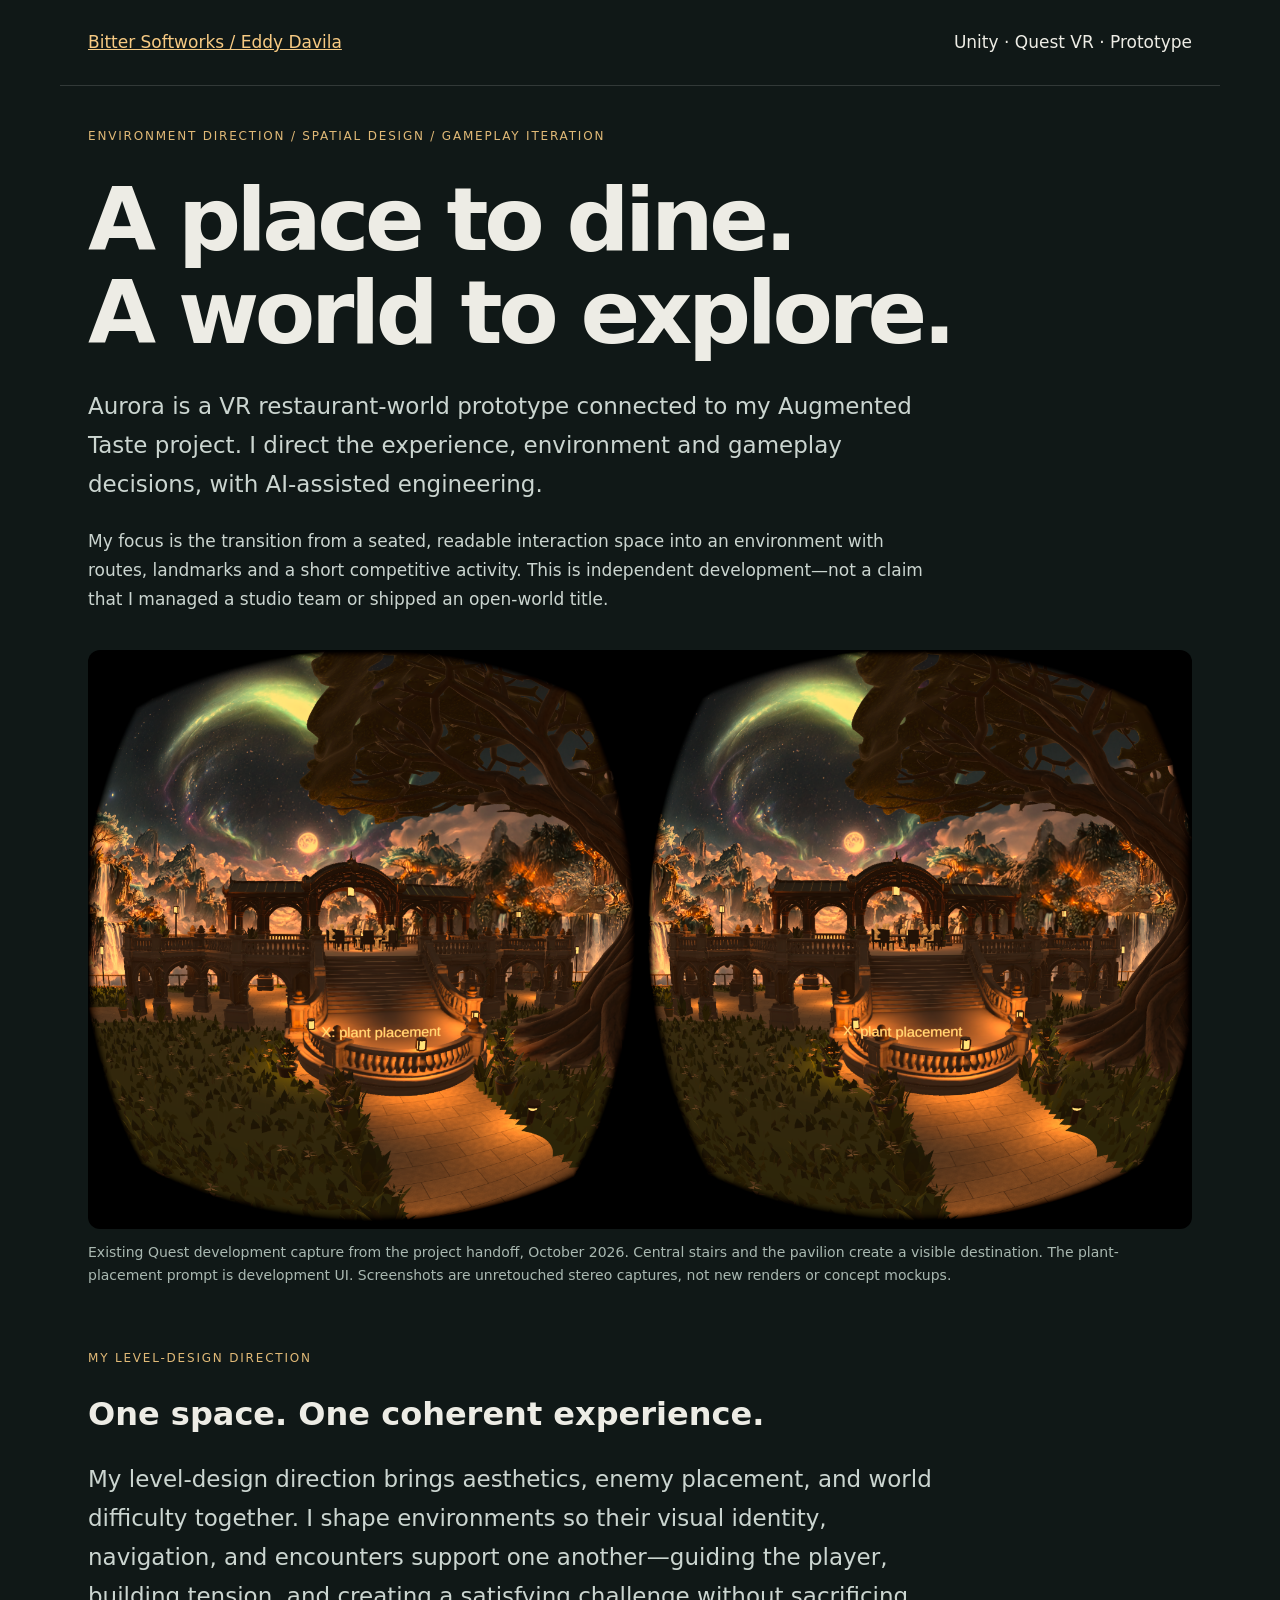
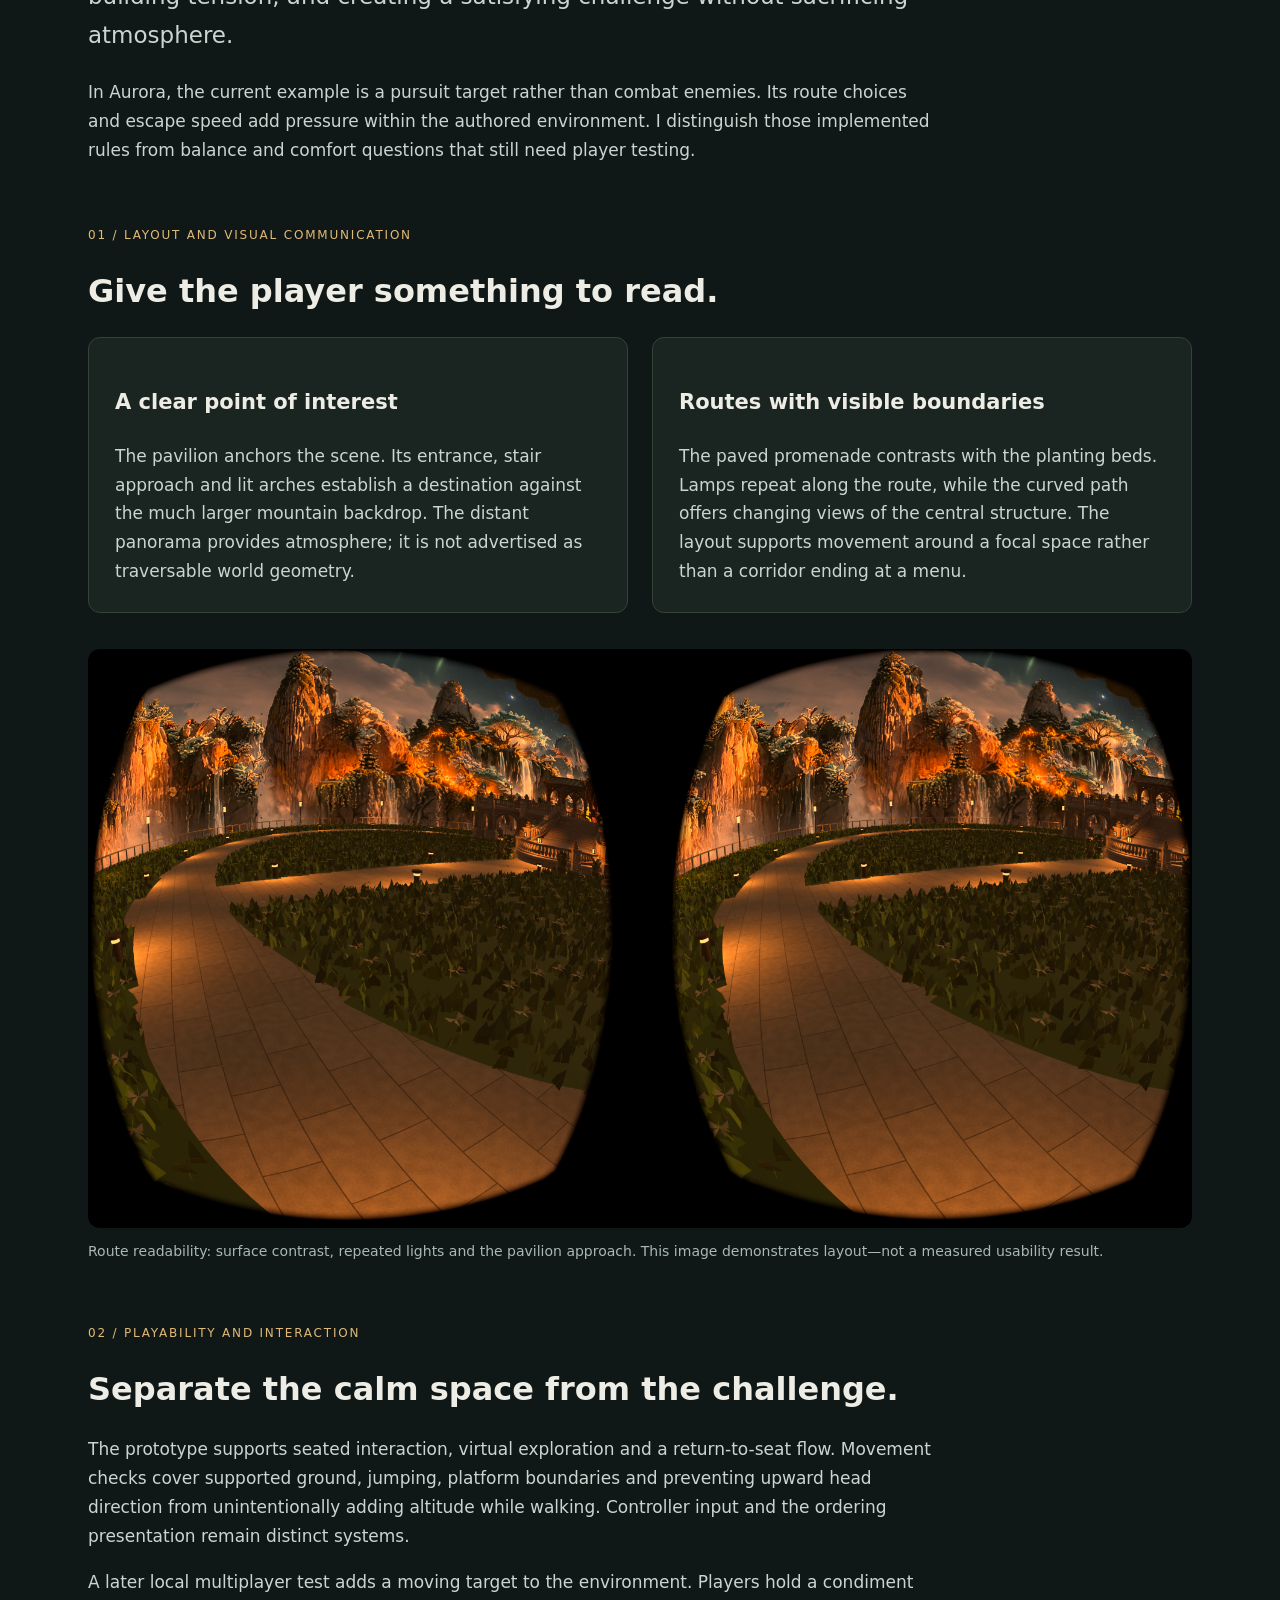
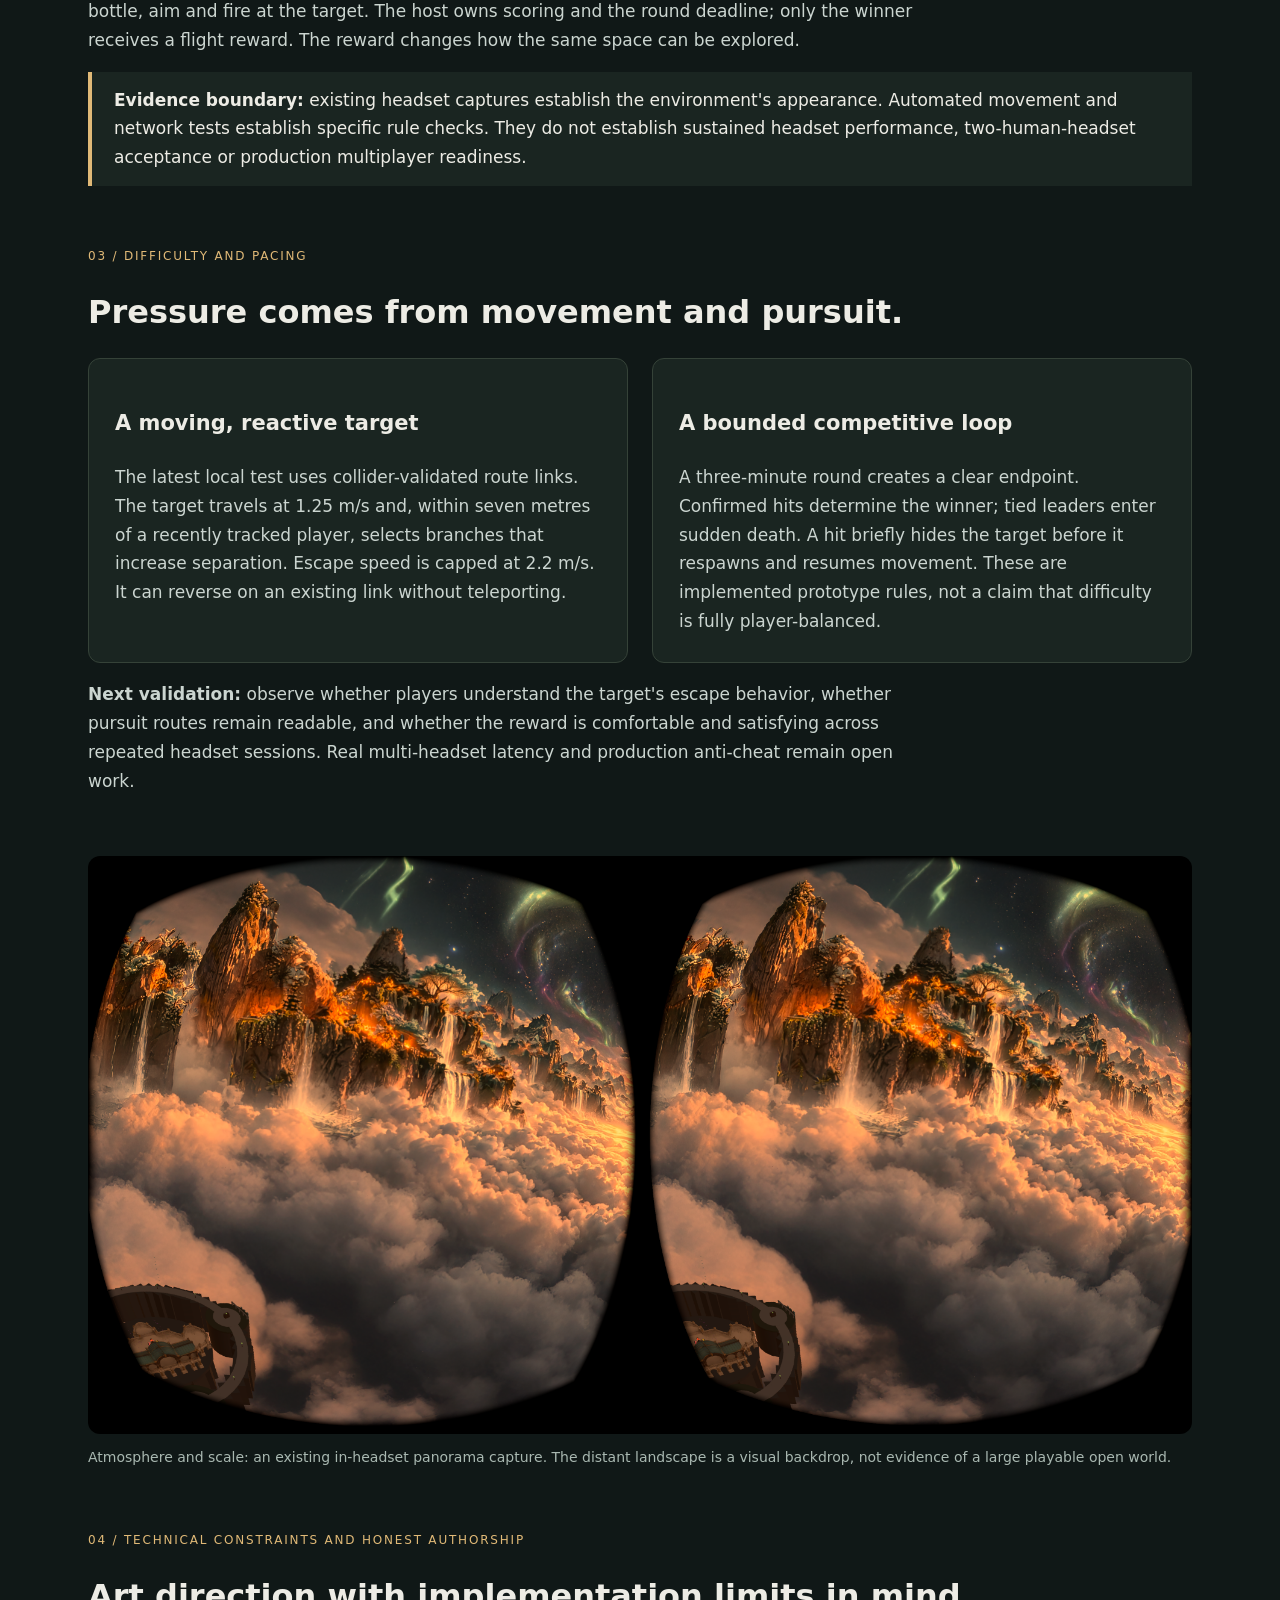
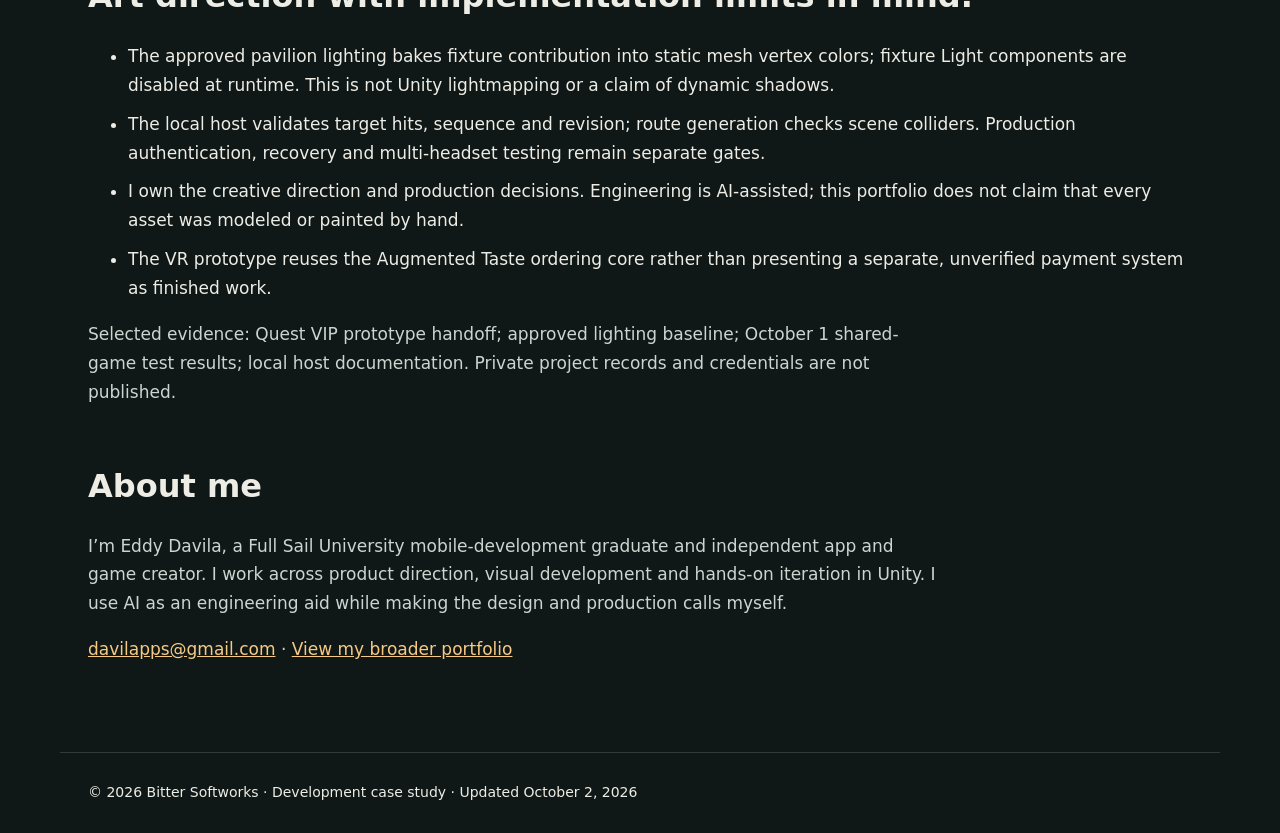
==== aurora-vr/index.html @ 2fa3ee65 "Publish Aurora VR environment and gameplay case study" ====
<!doctype html><html lang="en"><head><meta charset="utf-8"><meta name="viewport" content="width=device-width,initial-scale=1"><title>Aurora VR — Environment & Gameplay Design | Eddy Davila</title><meta name="description" content="Eddy Davila's Unity VR environment and gameplay prototype: spatial layout, visual guidance, traversal and a pursuit encounter. Actual Quest development captures."><style>*{box-sizing:border-box}body{margin:0;background:#101817;color:#edece5;font:17px/1.7 system-ui,sans-serif}a{color:#f7ca83}header,main,footer{max-width:1160px;margin:auto;padding:28px}header{display:flex;justify-content:space-between;gap:20px;border-bottom:1px solid #ffffff24}.eyebrow{color:#e0b977;text-transform:uppercase;letter-spacing:.15em;font-size:12px}h1{font-size:clamp(44px,7vw,88px);line-height:1.05;letter-spacing:-.05em;margin:28px 0}h2{font-size:32px;line-height:1.2}h3{font-size:21px}p{max-width:850px;color:#cbd5d0}.intro{font-size:23px}figure{margin:36px 0}img{display:block;width:100%;height:auto;border-radius:12px;background:#000}figcaption{font-size:14px;color:#a9b8b1;margin-top:12px}.grid{display:grid;grid-template-columns:repeat(2,1fr);gap:24px}.card{padding:26px;background:#1a2521;border:1px solid #354238;border-radius:12px}.card p{margin-bottom:0}.status{border-left:4px solid #e0b977;padding:14px 22px;background:#1a2521}section{margin:60px 0}li{margin:10px 0}footer{border-top:1px solid #ffffff24;font-size:14px}@media(max-width:700px){.grid{grid-template-columns:1fr}header,main,footer{padding:20px}.intro{font-size:20px}}@media(prefers-reduced-motion:reduce){*{scroll-behavior:auto}}</style></head><body><header><a href="../">Bitter Softworks / Eddy Davila</a><span>Unity · Quest VR · Prototype</span></header><main><p class="eyebrow">Environment direction / spatial design / gameplay iteration</p><h1>A place to dine.<br>A world to explore.</h1><p class="intro">Aurora is a VR restaurant-world prototype connected to my Augmented Taste project. I direct the experience, environment and gameplay decisions, with AI-assisted engineering.</p><p>My focus is the transition from a seated, readable interaction space into an environment with routes, landmarks and a short competitive activity. This is independent development—not a claim that I managed a studio team or shipped an open-world title.</p><figure><a href="pavilion.png"><img src="pavilion.png" width="3664" height="1920" alt="Actual stereoscopic Quest capture: illuminated central stairs lead to an arched pavilion, framed by a large tree and garden."></a><figcaption>Existing Quest development capture from the project handoff, October 2026. Central stairs and the pavilion create a visible destination. The plant-placement prompt is development UI. Screenshots are unretouched stereo captures, not new renders or concept mockups.</figcaption></figure><section><p class="eyebrow">01 / Layout and visual communication</p><h2>Give the player something to read.</h2><div class="grid"><article class="card"><h3>A clear point of interest</h3><p>The pavilion anchors the scene. Its entrance, stair approach and lit arches establish a destination against the much larger mountain backdrop. The distant panorama provides atmosphere; it is not advertised as traversable world geometry.</p></article><article class="card"><h3>Routes with visible boundaries</h3><p>The paved promenade contrasts with the planting beds. Lamps repeat along the route, while the curved path offers changing views of the central structure. The layout supports movement around a focal space rather than a corridor ending at a menu.</p></article></div><figure><a href="routes.png"><img src="routes.png" width="3664" height="1920" loading="lazy" alt="Quest capture showing curved stone paths, planting beds, lamps and a pavilion approach."></a><figcaption>Route readability: surface contrast, repeated lights and the pavilion approach. This image demonstrates layout—not a measured usability result.</figcaption></figure></section><section><p class="eyebrow">02 / Playability and interaction</p><h2>Separate the calm space from the challenge.</h2><p>The prototype supports seated interaction, virtual exploration and a return-to-seat flow. Movement checks cover supported ground, jumping, platform boundaries and preventing upward head direction from unintentionally adding altitude while walking. Controller input and the ordering presentation remain distinct systems.</p><p>A later local multiplayer test adds a moving target to the environment. Players hold a condiment bottle, aim and fire at the target. The host owns scoring and the round deadline; only the winner receives a flight reward. The reward changes how the same space can be explored.</p><div class="status"><strong>Evidence boundary:</strong> existing headset captures establish the environment's appearance. Automated movement and network tests establish specific rule checks. They do not establish sustained headset performance, two-human-headset acceptance or production multiplayer readiness.</div></section><section><p class="eyebrow">03 / Difficulty and pacing</p><h2>Pressure comes from movement and pursuit.</h2><div class="grid"><article class="card"><h3>A moving, reactive target</h3><p>The latest local test uses collider-validated route links. The target travels at 1.25 m/s and, within seven metres of a recently tracked player, selects branches that increase separation. Escape speed is capped at 2.2 m/s. It can reverse on an existing link without teleporting.</p></article><article class="card"><h3>A bounded competitive loop</h3><p>A three-minute round creates a clear endpoint. Confirmed hits determine the winner; tied leaders enter sudden death. A hit briefly hides the target before it respawns and resumes movement. These are implemented prototype rules, not a claim that difficulty is fully player-balanced.</p></article></div><p><strong>Next validation:</strong> observe whether players understand the target's escape behavior, whether pursuit routes remain readable, and whether the reward is comfortable and satisfying across repeated headset sessions. Real multi-headset latency and production anti-cheat remain open work.</p></section><figure><a href="world.png"><img src="world.png" width="3664" height="1920" loading="lazy" alt="Stereoscopic Quest development capture of the atmospheric mountain panorama with a small portion of the pavilion platform visible below."></a><figcaption>Atmosphere and scale: an existing in-headset panorama capture. The distant landscape is a visual backdrop, not evidence of a large playable open world.</figcaption></figure><section><p class="eyebrow">04 / Technical constraints and honest authorship</p><h2>Art direction with implementation limits in mind.</h2><ul><li>The approved pavilion lighting bakes fixture contribution into static mesh vertex colors; fixture Light components are disabled at runtime. This is not Unity lightmapping or a claim of dynamic shadows.</li><li>The local host validates target hits, sequence and revision; route generation checks scene colliders. Production authentication, recovery and multi-headset testing remain separate gates.</li><li>I own the creative direction and production decisions. Engineering is AI-assisted; this portfolio does not claim that every asset was modeled or painted by hand.</li><li>The VR prototype reuses the Augmented Taste ordering core rather than presenting a separate, unverified payment system as finished work.</li></ul><p>Selected evidence: Quest VIP prototype handoff; approved lighting baseline; October 1 shared-game test results; local host documentation. Private project records and credentials are not published.</p></section><section><h2>About me</h2><p>I’m Eddy Davila, a Full Sail University mobile-development graduate and independent app and game creator. I work across product direction, visual development and hands-on iteration in Unity. I use AI as an engineering aid while making the design and production calls myself.</p><p><a href="mailto:davilapps@gmail.com">davilapps@gmail.com</a> · <a href="../">View my broader portfolio</a></p></section></main><footer>© 2026 Bitter Softworks · Development case study · Updated October 2, 2026</footer><script src="design-direction.js"></script></body></html>
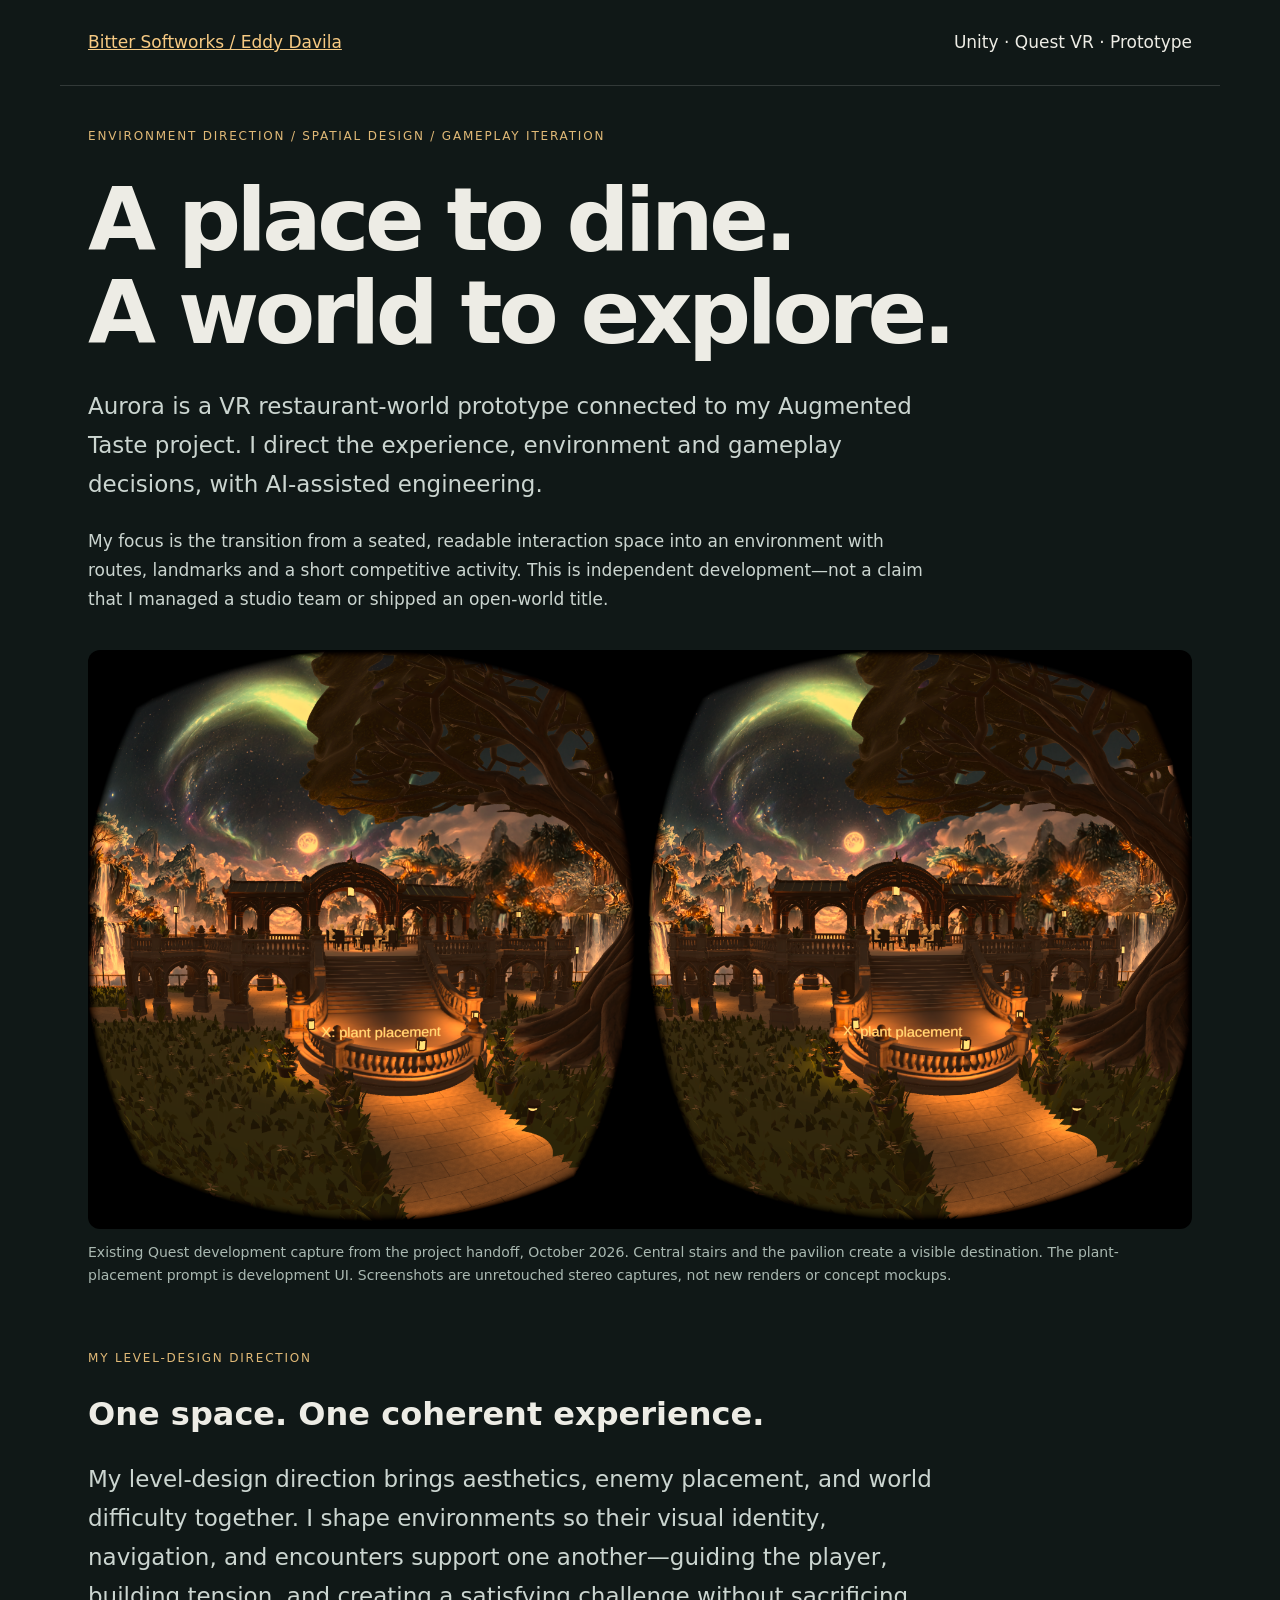
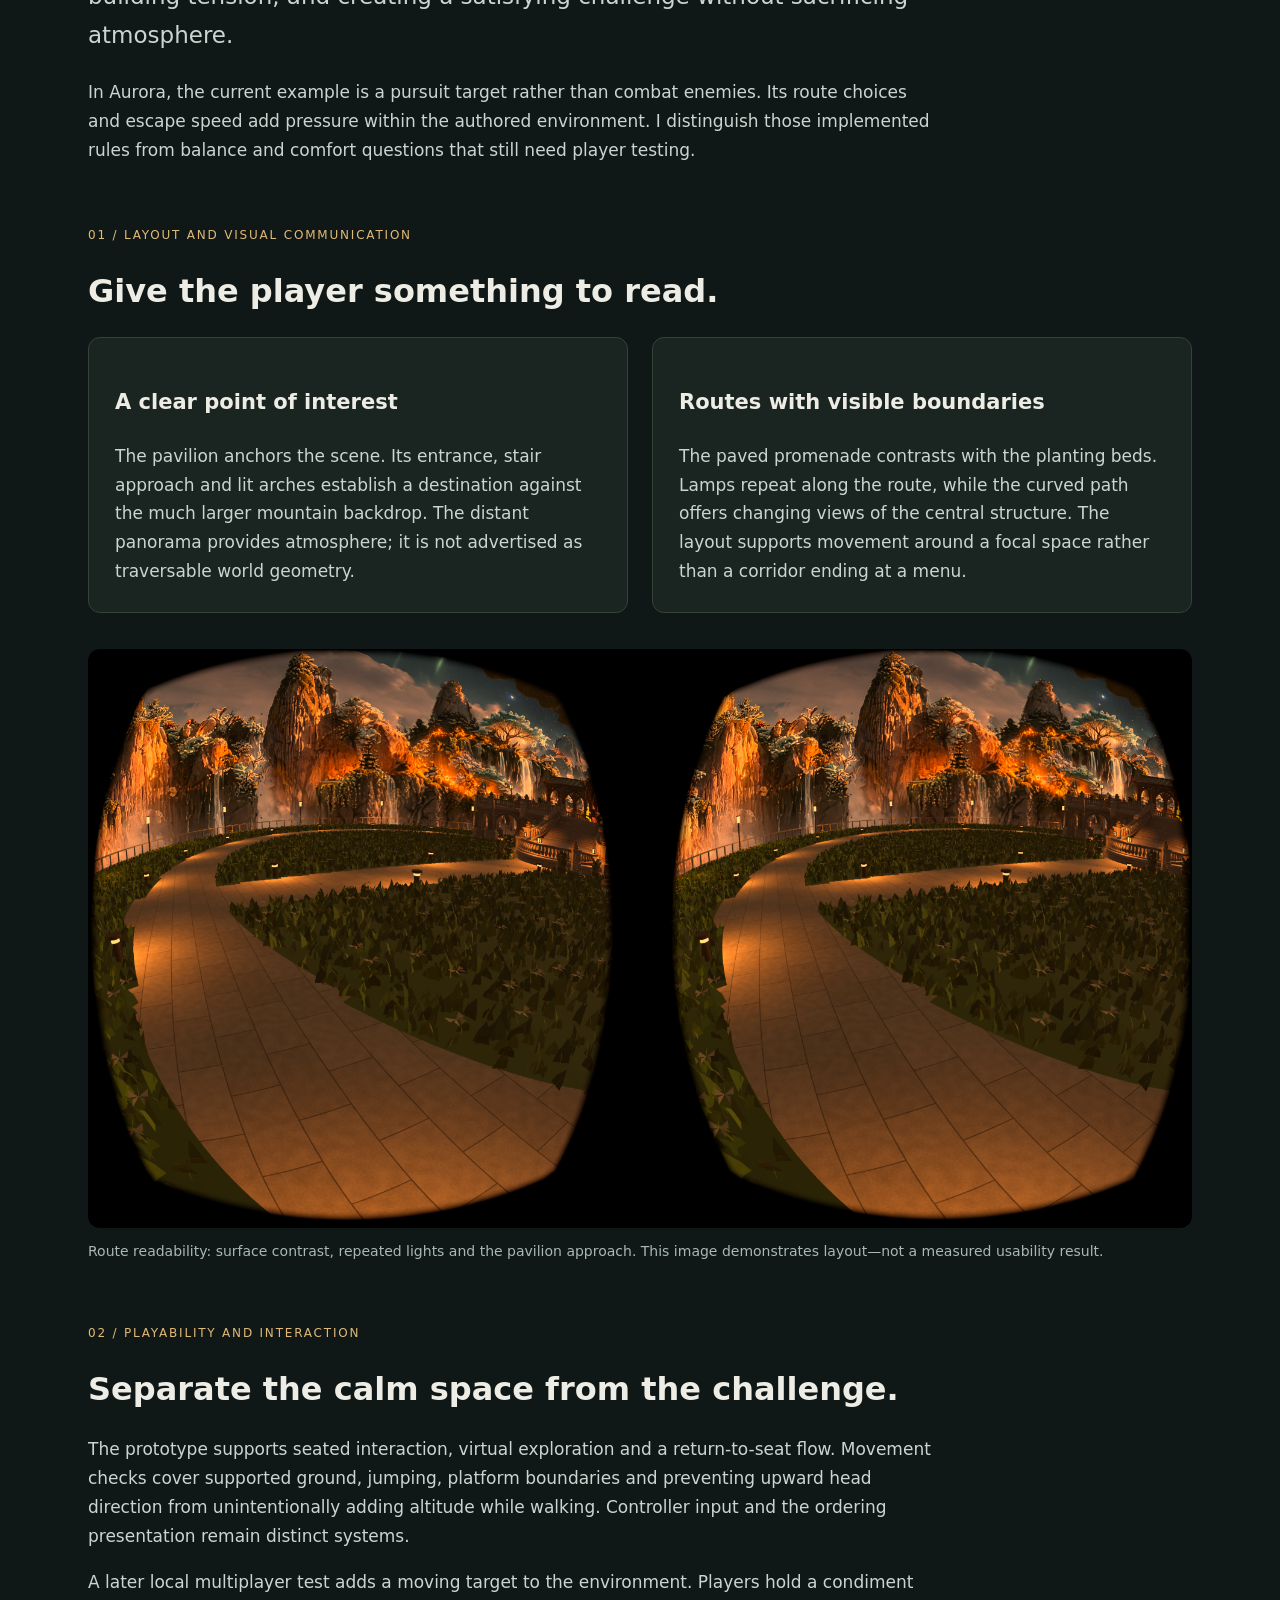
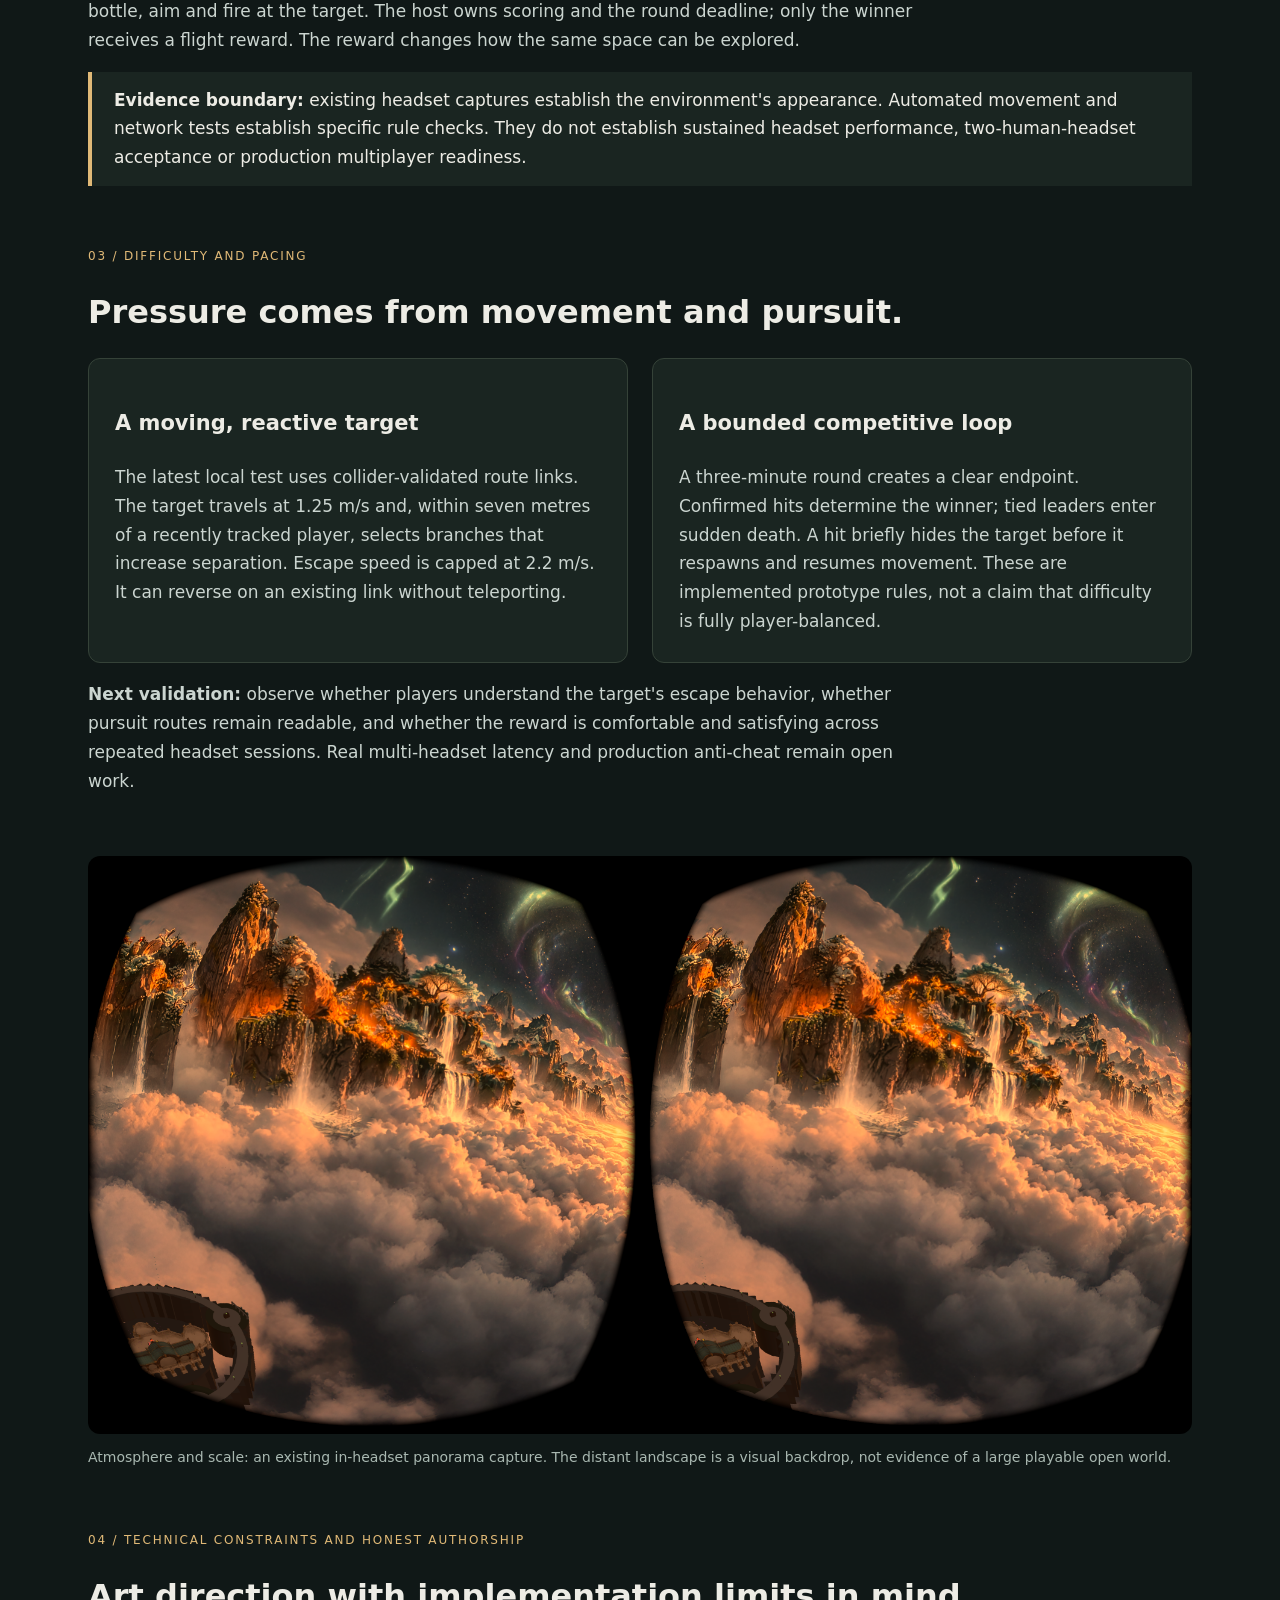
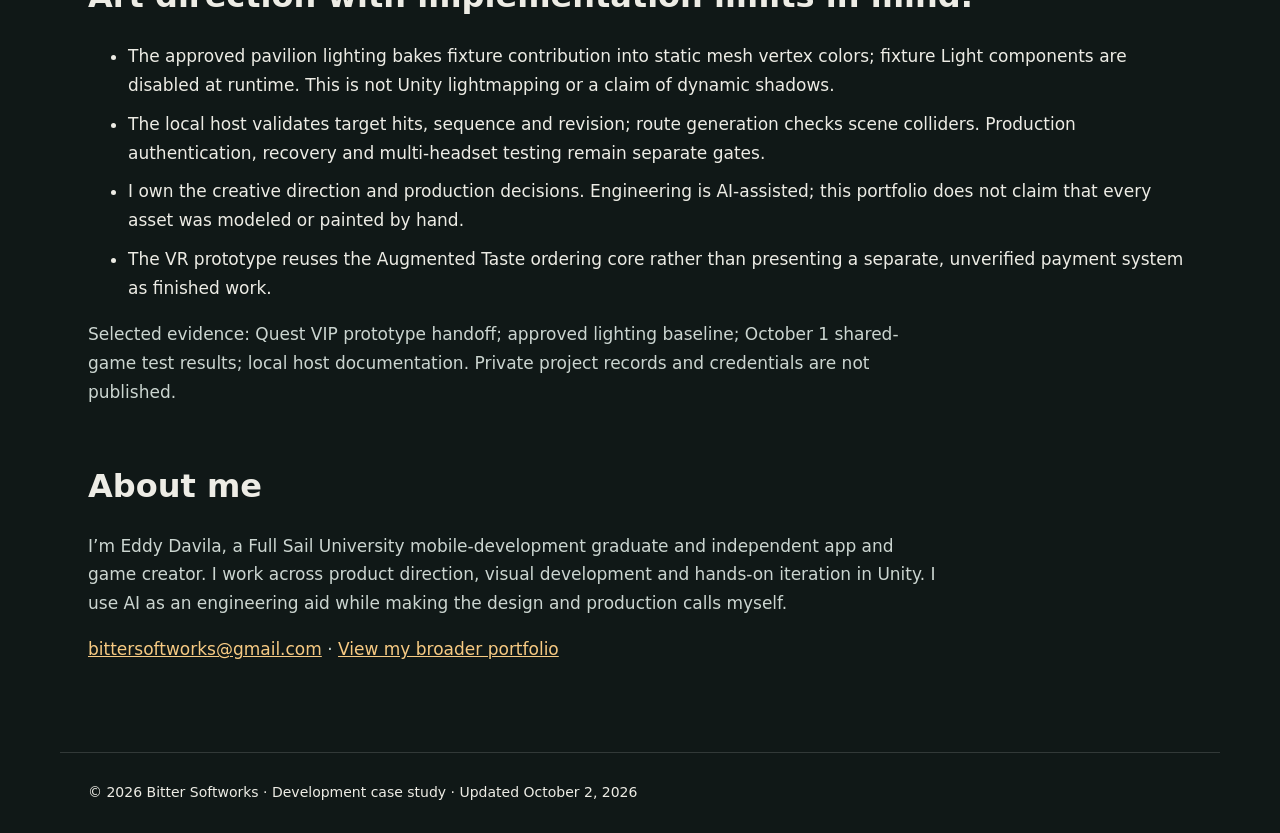
==== commit 445b4a5e: "Route customer-facing website email to Bitter Softworks" ====
--- a/aurora-vr/index.html
+++ b/aurora-vr/index.html
@@ -1 +1 @@
-<!doctype html><html lang="en"><head><meta charset="utf-8"><meta name="viewport" content="width=device-width,initial-scale=1"><title>Aurora VR — Environment & Gameplay Design | Eddy Davila</title><meta name="description" content="Eddy Davila's Unity VR environment and gameplay prototype: spatial layout, visual guidance, traversal and a pursuit encounter. Actual Quest development captures."><style>*{box-sizing:border-box}body{margin:0;background:#101817;color:#edece5;font:17px/1.7 system-ui,sans-serif}a{color:#f7ca83}header,main,footer{max-width:1160px;margin:auto;padding:28px}header{display:flex;justify-content:space-between;gap:20px;border-bottom:1px solid #ffffff24}.eyebrow{color:#e0b977;text-transform:uppercase;letter-spacing:.15em;font-size:12px}h1{font-size:clamp(44px,7vw,88px);line-height:1.05;letter-spacing:-.05em;margin:28px 0}h2{font-size:32px;line-height:1.2}h3{font-size:21px}p{max-width:850px;color:#cbd5d0}.intro{font-size:23px}figure{margin:36px 0}img{display:block;width:100%;height:auto;border-radius:12px;background:#000}figcaption{font-size:14px;color:#a9b8b1;margin-top:12px}.grid{display:grid;grid-template-columns:repeat(2,1fr);gap:24px}.card{padding:26px;background:#1a2521;border:1px solid #354238;border-radius:12px}.card p{margin-bottom:0}.status{border-left:4px solid #e0b977;padding:14px 22px;background:#1a2521}section{margin:60px 0}li{margin:10px 0}footer{border-top:1px solid #ffffff24;font-size:14px}@media(max-width:700px){.grid{grid-template-columns:1fr}header,main,footer{padding:20px}.intro{font-size:20px}}@media(prefers-reduced-motion:reduce){*{scroll-behavior:auto}}</style></head><body><header><a href="../">Bitter Softworks / Eddy Davila</a><span>Unity · Quest VR · Prototype</span></header><main><p class="eyebrow">Environment direction / spatial design / gameplay iteration</p><h1>A place to dine.<br>A world to explore.</h1><p class="intro">Aurora is a VR restaurant-world prototype connected to my Augmented Taste project. I direct the experience, environment and gameplay decisions, with AI-assisted engineering.</p><p>My focus is the transition from a seated, readable interaction space into an environment with routes, landmarks and a short competitive activity. This is independent development—not a claim that I managed a studio team or shipped an open-world title.</p><figure><a href="pavilion.png"><img src="pavilion.png" width="3664" height="1920" alt="Actual stereoscopic Quest capture: illuminated central stairs lead to an arched pavilion, framed by a large tree and garden."></a><figcaption>Existing Quest development capture from the project handoff, October 2026. Central stairs and the pavilion create a visible destination. The plant-placement prompt is development UI. Screenshots are unretouched stereo captures, not new renders or concept mockups.</figcaption></figure><section><p class="eyebrow">01 / Layout and visual communication</p><h2>Give the player something to read.</h2><div class="grid"><article class="card"><h3>A clear point of interest</h3><p>The pavilion anchors the scene. Its entrance, stair approach and lit arches establish a destination against the much larger mountain backdrop. The distant panorama provides atmosphere; it is not advertised as traversable world geometry.</p></article><article class="card"><h3>Routes with visible boundaries</h3><p>The paved promenade contrasts with the planting beds. Lamps repeat along the route, while the curved path offers changing views of the central structure. The layout supports movement around a focal space rather than a corridor ending at a menu.</p></article></div><figure><a href="routes.png"><img src="routes.png" width="3664" height="1920" loading="lazy" alt="Quest capture showing curved stone paths, planting beds, lamps and a pavilion approach."></a><figcaption>Route readability: surface contrast, repeated lights and the pavilion approach. This image demonstrates layout—not a measured usability result.</figcaption></figure></section><section><p class="eyebrow">02 / Playability and interaction</p><h2>Separate the calm space from the challenge.</h2><p>The prototype supports seated interaction, virtual exploration and a return-to-seat flow. Movement checks cover supported ground, jumping, platform boundaries and preventing upward head direction from unintentionally adding altitude while walking. Controller input and the ordering presentation remain distinct systems.</p><p>A later local multiplayer test adds a moving target to the environment. Players hold a condiment bottle, aim and fire at the target. The host owns scoring and the round deadline; only the winner receives a flight reward. The reward changes how the same space can be explored.</p><div class="status"><strong>Evidence boundary:</strong> existing headset captures establish the environment's appearance. Automated movement and network tests establish specific rule checks. They do not establish sustained headset performance, two-human-headset acceptance or production multiplayer readiness.</div></section><section><p class="eyebrow">03 / Difficulty and pacing</p><h2>Pressure comes from movement and pursuit.</h2><div class="grid"><article class="card"><h3>A moving, reactive target</h3><p>The latest local test uses collider-validated route links. The target travels at 1.25 m/s and, within seven metres of a recently tracked player, selects branches that increase separation. Escape speed is capped at 2.2 m/s. It can reverse on an existing link without teleporting.</p></article><article class="card"><h3>A bounded competitive loop</h3><p>A three-minute round creates a clear endpoint. Confirmed hits determine the winner; tied leaders enter sudden death. A hit briefly hides the target before it respawns and resumes movement. These are implemented prototype rules, not a claim that difficulty is fully player-balanced.</p></article></div><p><strong>Next validation:</strong> observe whether players understand the target's escape behavior, whether pursuit routes remain readable, and whether the reward is comfortable and satisfying across repeated headset sessions. Real multi-headset latency and production anti-cheat remain open work.</p></section><figure><a href="world.png"><img src="world.png" width="3664" height="1920" loading="lazy" alt="Stereoscopic Quest development capture of the atmospheric mountain panorama with a small portion of the pavilion platform visible below."></a><figcaption>Atmosphere and scale: an existing in-headset panorama capture. The distant landscape is a visual backdrop, not evidence of a large playable open world.</figcaption></figure><section><p class="eyebrow">04 / Technical constraints and honest authorship</p><h2>Art direction with implementation limits in mind.</h2><ul><li>The approved pavilion lighting bakes fixture contribution into static mesh vertex colors; fixture Light components are disabled at runtime. This is not Unity lightmapping or a claim of dynamic shadows.</li><li>The local host validates target hits, sequence and revision; route generation checks scene colliders. Production authentication, recovery and multi-headset testing remain separate gates.</li><li>I own the creative direction and production decisions. Engineering is AI-assisted; this portfolio does not claim that every asset was modeled or painted by hand.</li><li>The VR prototype reuses the Augmented Taste ordering core rather than presenting a separate, unverified payment system as finished work.</li></ul><p>Selected evidence: Quest VIP prototype handoff; approved lighting baseline; October 1 shared-game test results; local host documentation. Private project records and credentials are not published.</p></section><section><h2>About me</h2><p>I’m Eddy Davila, a Full Sail University mobile-development graduate and independent app and game creator. I work across product direction, visual development and hands-on iteration in Unity. I use AI as an engineering aid while making the design and production calls myself.</p><p><a href="mailto:davilapps@gmail.com">davilapps@gmail.com</a> · <a href="../">View my broader portfolio</a></p></section></main><footer>© 2026 Bitter Softworks · Development case study · Updated October 2, 2026</footer><script src="design-direction.js"></script></body></html>
+<!doctype html><html lang="en"><head><meta charset="utf-8"><meta name="viewport" content="width=device-width,initial-scale=1"><title>Aurora VR — Environment & Gameplay Design | Eddy Davila</title><meta name="description" content="Eddy Davila's Unity VR environment and gameplay prototype: spatial layout, visual guidance, traversal and a pursuit encounter. Actual Quest development captures."><style>*{box-sizing:border-box}body{margin:0;background:#101817;color:#edece5;font:17px/1.7 system-ui,sans-serif}a{color:#f7ca83}header,main,footer{max-width:1160px;margin:auto;padding:28px}header{display:flex;justify-content:space-between;gap:20px;border-bottom:1px solid #ffffff24}.eyebrow{color:#e0b977;text-transform:uppercase;letter-spacing:.15em;font-size:12px}h1{font-size:clamp(44px,7vw,88px);line-height:1.05;letter-spacing:-.05em;margin:28px 0}h2{font-size:32px;line-height:1.2}h3{font-size:21px}p{max-width:850px;color:#cbd5d0}.intro{font-size:23px}figure{margin:36px 0}img{display:block;width:100%;height:auto;border-radius:12px;background:#000}figcaption{font-size:14px;color:#a9b8b1;margin-top:12px}.grid{display:grid;grid-template-columns:repeat(2,1fr);gap:24px}.card{padding:26px;background:#1a2521;border:1px solid #354238;border-radius:12px}.card p{margin-bottom:0}.status{border-left:4px solid #e0b977;padding:14px 22px;background:#1a2521}section{margin:60px 0}li{margin:10px 0}footer{border-top:1px solid #ffffff24;font-size:14px}@media(max-width:700px){.grid{grid-template-columns:1fr}header,main,footer{padding:20px}.intro{font-size:20px}}@media(prefers-reduced-motion:reduce){*{scroll-behavior:auto}}</style></head><body><header><a href="../">Bitter Softworks / Eddy Davila</a><span>Unity · Quest VR · Prototype</span></header><main><p class="eyebrow">Environment direction / spatial design / gameplay iteration</p><h1>A place to dine.<br>A world to explore.</h1><p class="intro">Aurora is a VR restaurant-world prototype connected to my Augmented Taste project. I direct the experience, environment and gameplay decisions, with AI-assisted engineering.</p><p>My focus is the transition from a seated, readable interaction space into an environment with routes, landmarks and a short competitive activity. This is independent development—not a claim that I managed a studio team or shipped an open-world title.</p><figure><a href="pavilion.png"><img src="pavilion.png" width="3664" height="1920" alt="Actual stereoscopic Quest capture: illuminated central stairs lead to an arched pavilion, framed by a large tree and garden."></a><figcaption>Existing Quest development capture from the project handoff, October 2026. Central stairs and the pavilion create a visible destination. The plant-placement prompt is development UI. Screenshots are unretouched stereo captures, not new renders or concept mockups.</figcaption></figure><section><p class="eyebrow">01 / Layout and visual communication</p><h2>Give the player something to read.</h2><div class="grid"><article class="card"><h3>A clear point of interest</h3><p>The pavilion anchors the scene. Its entrance, stair approach and lit arches establish a destination against the much larger mountain backdrop. The distant panorama provides atmosphere; it is not advertised as traversable world geometry.</p></article><article class="card"><h3>Routes with visible boundaries</h3><p>The paved promenade contrasts with the planting beds. Lamps repeat along the route, while the curved path offers changing views of the central structure. The layout supports movement around a focal space rather than a corridor ending at a menu.</p></article></div><figure><a href="routes.png"><img src="routes.png" width="3664" height="1920" loading="lazy" alt="Quest capture showing curved stone paths, planting beds, lamps and a pavilion approach."></a><figcaption>Route readability: surface contrast, repeated lights and the pavilion approach. This image demonstrates layout—not a measured usability result.</figcaption></figure></section><section><p class="eyebrow">02 / Playability and interaction</p><h2>Separate the calm space from the challenge.</h2><p>The prototype supports seated interaction, virtual exploration and a return-to-seat flow. Movement checks cover supported ground, jumping, platform boundaries and preventing upward head direction from unintentionally adding altitude while walking. Controller input and the ordering presentation remain distinct systems.</p><p>A later local multiplayer test adds a moving target to the environment. Players hold a condiment bottle, aim and fire at the target. The host owns scoring and the round deadline; only the winner receives a flight reward. The reward changes how the same space can be explored.</p><div class="status"><strong>Evidence boundary:</strong> existing headset captures establish the environment's appearance. Automated movement and network tests establish specific rule checks. They do not establish sustained headset performance, two-human-headset acceptance or production multiplayer readiness.</div></section><section><p class="eyebrow">03 / Difficulty and pacing</p><h2>Pressure comes from movement and pursuit.</h2><div class="grid"><article class="card"><h3>A moving, reactive target</h3><p>The latest local test uses collider-validated route links. The target travels at 1.25 m/s and, within seven metres of a recently tracked player, selects branches that increase separation. Escape speed is capped at 2.2 m/s. It can reverse on an existing link without teleporting.</p></article><article class="card"><h3>A bounded competitive loop</h3><p>A three-minute round creates a clear endpoint. Confirmed hits determine the winner; tied leaders enter sudden death. A hit briefly hides the target before it respawns and resumes movement. These are implemented prototype rules, not a claim that difficulty is fully player-balanced.</p></article></div><p><strong>Next validation:</strong> observe whether players understand the target's escape behavior, whether pursuit routes remain readable, and whether the reward is comfortable and satisfying across repeated headset sessions. Real multi-headset latency and production anti-cheat remain open work.</p></section><figure><a href="world.png"><img src="world.png" width="3664" height="1920" loading="lazy" alt="Stereoscopic Quest development capture of the atmospheric mountain panorama with a small portion of the pavilion platform visible below."></a><figcaption>Atmosphere and scale: an existing in-headset panorama capture. The distant landscape is a visual backdrop, not evidence of a large playable open world.</figcaption></figure><section><p class="eyebrow">04 / Technical constraints and honest authorship</p><h2>Art direction with implementation limits in mind.</h2><ul><li>The approved pavilion lighting bakes fixture contribution into static mesh vertex colors; fixture Light components are disabled at runtime. This is not Unity lightmapping or a claim of dynamic shadows.</li><li>The local host validates target hits, sequence and revision; route generation checks scene colliders. Production authentication, recovery and multi-headset testing remain separate gates.</li><li>I own the creative direction and production decisions. Engineering is AI-assisted; this portfolio does not claim that every asset was modeled or painted by hand.</li><li>The VR prototype reuses the Augmented Taste ordering core rather than presenting a separate, unverified payment system as finished work.</li></ul><p>Selected evidence: Quest VIP prototype handoff; approved lighting baseline; October 1 shared-game test results; local host documentation. Private project records and credentials are not published.</p></section><section><h2>About me</h2><p>I’m Eddy Davila, a Full Sail University mobile-development graduate and independent app and game creator. I work across product direction, visual development and hands-on iteration in Unity. I use AI as an engineering aid while making the design and production calls myself.</p><p><a href="mailto:bittersoftworks@gmail.com">bittersoftworks@gmail.com</a> · <a href="../">View my broader portfolio</a></p></section></main><footer>© 2026 Bitter Softworks · Development case study · Updated October 2, 2026</footer><script src="design-direction.js"></script></body></html>
